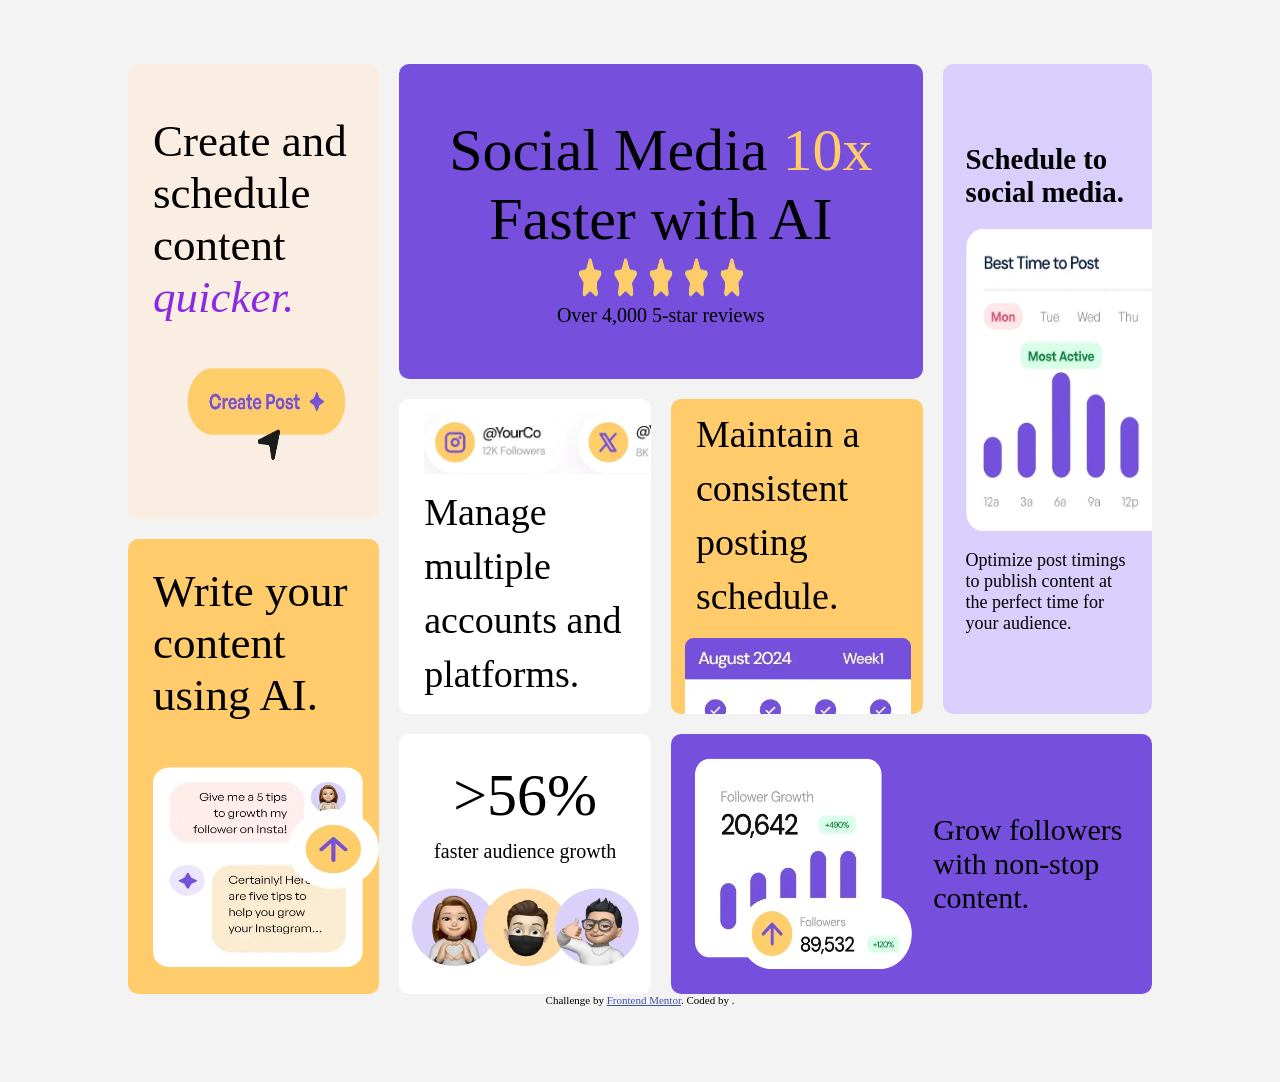
==== bento-grid-main/index.html @ 49d808a0 "Add files via upload" ====
<!DOCTYPE html>
<html lang="en">
<head>
  <meta charset="UTF-8">
  <meta name="viewport" content="width=device-width, initial-scale=1.0"> <!-- displays site properly based on user's device -->

  <link rel="icon" type="image/png" sizes="32x32" href="./assets/images/favicon-32x32.png">
  <link rel="stylesheet" href="style.css">

  <title>Bento grid</title>

  <!-- Feel free to remove these styles or customise in your own stylesheet 👍 -->
  <style>
    .attribution { font-size: 0.6875rem; text-align: center; }
    .attribution a { color: hsl(228, 45%, 44%); }
  </style>
</head>
<body>
  <div id="body">
    <div id="create_write">
      <div id="create">
        <article>Create and schedule content <span id="quicker">quicker.</span></article>
        <img src="assets\images\illustration-create-post.webp" alt="create_post button">
      </div>
      <div id="write">
        Write your content using AI.
        <img src="assets\images\illustration-ai-content.webp" alt="text messages">
      </div>   
    </div>
    <div id="social_growth">
      <div id="top">
        <div id="social_media">
          <div id="center">
            <span id="social">Social Media <span id="x10x">10x</span> Faster with AI</span>
            <img src="assets\images\illustration-five-stars.webp" alt="five stars">
            Over 4,000 5-star reviews
          </div>
          <div id="low_center">
            <div id="manage">
              <img src="assets\images\illustration-multiple-platforms.webp" alt="instagram and x account of YourCo">
              Manage multiple accounts and platforms.
            </div>
            <div id="maintain">
              Maintain a consistent posting schedule.
              <img src="assets\images\illustration-consistent-schedule.webp" alt="calender">
            </div>
          </div>
        </div>
        <div id="schedule_media">
          <span id="Schedule">Schedule to social media.</span>
          <img src="assets\images\illustration-schedule-posts.webp" alt="weekly performance graph">
          <span id="Optimize">Optimize post timings to publish content at the perfect time for your audience.</span>
        </div>

      </div>
      <div id="bottom">
        <div id="audience_growth">
          <span id="56">>56%</span><br>
          faster audience growth
          <img src="assets\images\illustration-audience-growth.webp" alt="bitemojies">
        </div>
        <div id="Grow">
          <img src="assets\images\illustration-grow-followers.webp" alt="follower growth chart">
          Grow followers with non-stop content.
        </div>
      </div>

    </div>
  </div>
  <footer class="attribution">
    Challenge by <a href="https://www.frontendmentor.io?ref=challenge">Frontend Mentor</a>. 
    Coded by <a href="#"></a>.
  </footer>
</body>
</html>
---- bento-grid-main/style.css ----
body{
    margin: 0px;
    margin-bottom: 6%;
    background-color: rgb(243, 243, 243);
}
#body{
    margin: auto auto;
    margin-top: 5%;
    display: grid;
    height: 90%;
    width: 80%;
    grid-template-columns:1fr 3fr ;
    grid-template-rows: 1fr;
    gap: 20px;
    font-weight: 300;
}
#create{
    background-color:hsl(31, 66%, 93%) ;
}
#create_write{
    display: grid;
    grid-template-rows: 1fr 1fr;
    grid-template-columns: 1fr;
    gap: 20px;
}
#create_write div{
    display: flex;
    justify-content: center;
    align-items: center;
    gap: 10%;
    border-radius: 10px;
    flex-direction: column;
    font-size: 45px;
    padding-left: 10%;
}
#create #quicker{
    color: blueviolet;
    font-style: italic;
}
img{
    height: 10px;
    width: 40px;
}
#create_write #create img{
    height: 100px;
    width: 70%;
}
#create_write #write img{
    height: 200px;
    width: 100%
}
#write{
    background-color: hsl(39, 100%, 71%);
}
#social_growth{
    display: grid;
    grid-template-rows: 2.5fr 1fr;
    grid-template-columns: 1fr;
    gap: 20px;
}
#top{
    display: grid;
    grid-template-columns: 2.5fr 1fr;
    grid-template-rows: 1fr;
    gap: 20px;
}
#schedule_media{
    display: flex;
    align-items: center;
    justify-content: center;
    flex-direction: column;
    padding: 11%;
    overflow: hidden;
    background-color: blueviolet;
}
#schedule_media img{
    height: 50%;
    width: 180%;
    margin-left: 80%;
}
#schedule_media #Schedule{
    font-size: 30px;
    font-weight: 500;
    margin-bottom: 12%;
}
#schedule_media #Optimize{
    font-size: 18px;
    font-weight: 500;
    margin-top: 12%;
}
#social_media{
    display: grid;
    grid-template-rows: 1fr 1fr;
    grid-template-columns: 1fr 1 fr;
    gap: 20px;
    
}
#social_media #center #x10x{
    color: hsl(39, 100%, 71%);
}
#center{
    display: flex;
    align-items: center;
    justify-content: center;
    flex-direction: column;text-align: center;
    font-size: 20px;
    border-radius: 10px;
    background-color: hsl(256, 67%, 59%);
}
#center img{
    height: 50px;
    width: 170px;

}
#center span{
    font-size: 60px;
}
#low_center{
    display: grid;
    grid-template-columns: 1fr 1fr;
    grid-template-rows: 1fr;
    gap: 20px;
}
#low_center div{
    display: flex;
    align-items: center;
    justify-content: center;
    flex-direction: column;
    font-size: 38px;
    padding-left: 10%;
    overflow: hidden;
    border-radius: 10px;
}

#low_center #manage{
    padding-bottom: 5%;
    padding-top: 5%;   
    background-color: white;
    line-height: 6vh; 
}
#low_center #manage img{
 width: 130%;
 height: 30%;
 margin-bottom: 5%;
 margin-left: 30%;
}
#low_center #maintain{
    display: flex;
    flex-direction: column;
    align-items: center;
    justify-items: center;
    gap: 5%;
    padding-top: 5%;
    background-color:hsl(39, 100%, 71%);
    line-height: 6vh; 
}
#low_center #maintain img{
 height: 100%;
 width: 100%;
 padding-left: -80%;
 margin-bottom: -40%;
 margin-left: -10%;
}
#schedule_media{
    display: flex;
    align-items: center;
    justify-content: center;
    border-radius: 10px;
    background-color:  hsl(254, 88%, 90%);
}
#schedule_media #Schedule{
    font-weight: 600;
    font-size: 180%;
}
#bottom{

    display: grid;
    grid-template-columns: 1.05fr 2fr;
    grid-template-rows: 1fr;
    gap: 20px;
}
#bottom div{
    display: flex;
    justify-content: center;
    align-items: center;
    border-radius: 10px;
}
#bottom #audience_growth{
    display: flex;
    align-items: center;
    justify-content: center;
    flex-direction: column;
    font-size: 20px;
    text-align: start;
    background-color: white;
}
#audience_growth span{
    font-size: 60px;
    font-weight: 500;
    margin-bottom: -5%;
}
#audience_growth img{
    width: 90%;
    height: 30%;
    margin-top: 10%;
}

#bottom #Grow{
    display: flex;
    gap: 5%;
    background-color: hsl(256, 67%, 59%);
    padding: 5%;
    font-size: 30px;
}
#bottom #Grow img{
    height: 100%;
    width: 50%;
}
@media (max-width: 900px)    {
    #body{
        display: flex;
        flex-direction: column;
    }
    #center{
        padding: 10%;
        color: white;
    }
    #center #social{
        font-size: 250%;
    }
    #center img{
        width: 80%;
    }
    #create_write{
        display: flex;
        flex-direction: column;
    }
    #create_write #create{
        gap: 5vh;
        padding: 5vh;
    }
    #create_write #write {
        padding: 5vh;
        align-items: start;
        gap: 5vh;
    }
    #create_write #write img{
        height: 50vh;
        width: 80%;
     }
    #low_center #manage{
        padding: 10%;
        font-size: 200%;
    }
    #low_center #maintain img{
        height: 50vh;
        width:80%;
        margin-top: 5vh;
        margin-left: -13vw;
     }
    #low_center #maintain{
        padding: 10%;
        font-size: 200%;
        font-weight: 600;
    }
    #social_growth{
        display: flex;
        flex-direction: column;
    }
    #top{
        display: flex;
        flex-direction: column;
    }
    #social_media{
        display: flex;
        flex-direction: column;
    }
    #schedule_media #Optimize{
        font-size: 120%;
        text-align: center;
        padding-right: 15%;
    }
    #schedule_media #Schedule{
        font-size: 600;
        font-weight: 600;
    }
    #schedule_media img{
        height: 100%;
        width: 100%;
        margin: 0px;
    }
    #low_center{
        display: flex;
        flex-direction: column;
    }
    #bottom{
        display: flex;
        flex-direction: column;
    }
    #bottom #audience_growth{
        padding: 10%;
    }
    #bottom #Grow{
        display: flex;
        flex-direction: column;
        align-items: start;
        padding: 10%;
        gap: 4vh;
        font-size: 250%;
        color: white;
        line-height: 5vh;
        text-align: center;

    }
    #bottom #Grow img{
        height: 80%;
        width: 70%;
    }
}
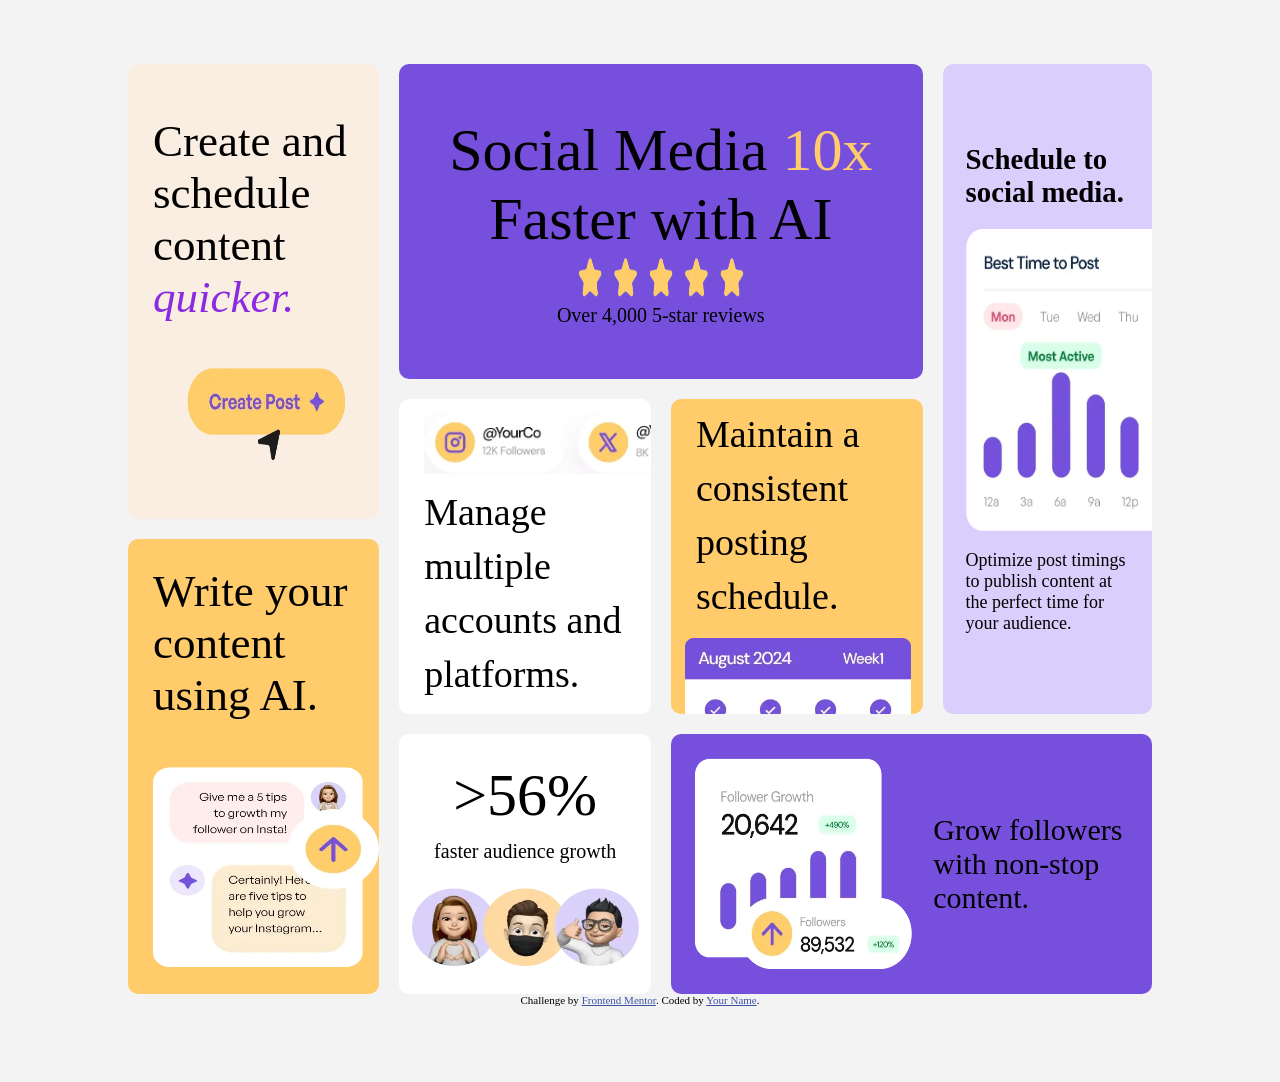
==== commit e951929d: "Fix image paths and update footer attribution" ====
--- a/bento-grid-main/index.html
+++ b/bento-grid-main/index.html
@@ -2,74 +2,99 @@
 <html lang="en">
 <head>
   <meta charset="UTF-8">
-  <meta name="viewport" content="width=device-width, initial-scale=1.0"> <!-- displays site properly based on user's device -->
+  <meta name="viewport" content="width=device-width, initial-scale=1.0">
 
   <link rel="icon" type="image/png" sizes="32x32" href="./assets/images/favicon-32x32.png">
   <link rel="stylesheet" href="style.css">
 
   <title>Bento grid</title>
 
-  <!-- Feel free to remove these styles or customise in your own stylesheet 👍 -->
   <style>
     .attribution { font-size: 0.6875rem; text-align: center; }
     .attribution a { color: hsl(228, 45%, 44%); }
   </style>
 </head>
+
 <body>
   <div id="body">
+
     <div id="create_write">
+
       <div id="create">
-        <article>Create and schedule content <span id="quicker">quicker.</span></article>
-        <img src="assets\images\illustration-create-post.webp" alt="create_post button">
+        <article>
+          Create and schedule content <span id="quicker">quicker.</span>
+        </article>
+        <img src="assets/images/illustration-create-post.webp" alt="create post">
       </div>
+
       <div id="write">
         Write your content using AI.
-        <img src="assets\images\illustration-ai-content.webp" alt="text messages">
-      </div>   
+        <img src="assets/images/illustration-ai-content.webp" alt="AI content">
+      </div>
+
     </div>
+
     <div id="social_growth">
+
       <div id="top">
+
         <div id="social_media">
+
           <div id="center">
             <span id="social">Social Media <span id="x10x">10x</span> Faster with AI</span>
-            <img src="assets\images\illustration-five-stars.webp" alt="five stars">
+            <img src="assets/images/illustration-five-stars.webp" alt="five stars">
             Over 4,000 5-star reviews
           </div>
+
           <div id="low_center">
+
             <div id="manage">
-              <img src="assets\images\illustration-multiple-platforms.webp" alt="instagram and x account of YourCo">
+              <img src="assets/images/illustration-multiple-platforms.webp" alt="platforms">
               Manage multiple accounts and platforms.
             </div>
+
             <div id="maintain">
               Maintain a consistent posting schedule.
-              <img src="assets\images\illustration-consistent-schedule.webp" alt="calender">
+              <img src="assets/images/illustration-consistent-schedule.webp" alt="calendar">
             </div>
+
           </div>
+
         </div>
+
         <div id="schedule_media">
           <span id="Schedule">Schedule to social media.</span>
-          <img src="assets\images\illustration-schedule-posts.webp" alt="weekly performance graph">
-          <span id="Optimize">Optimize post timings to publish content at the perfect time for your audience.</span>
+          <img src="assets/images/illustration-schedule-posts.webp" alt="schedule">
+          <span id="Optimize">
+            Optimize post timings to publish content at the perfect time for your audience.
+          </span>
         </div>
 
       </div>
+
       <div id="bottom">
+
         <div id="audience_growth">
-          <span id="56">>56%</span><br>
+          <span id="56">&gt;56%</span><br>
           faster audience growth
-          <img src="assets\images\illustration-audience-growth.webp" alt="bitemojies">
+          <img src="assets/images/illustration-audience-growth.webp" alt="growth">
         </div>
+
         <div id="Grow">
-          <img src="assets\images\illustration-grow-followers.webp" alt="follower growth chart">
+          <img src="assets/images/illustration-grow-followers.webp" alt="followers growth">
           Grow followers with non-stop content.
         </div>
+
       </div>
 
     </div>
+
   </div>
+
   <footer class="attribution">
-    Challenge by <a href="https://www.frontendmentor.io?ref=challenge">Frontend Mentor</a>. 
-    Coded by <a href="#"></a>.
+    Challenge by <a href="https://www.frontendmentor.io?ref=challenge">Frontend Mentor</a>.
+    Coded by <a href="#">Your Name</a>.
   </footer>
+
 </body>
-</html>+</html>
